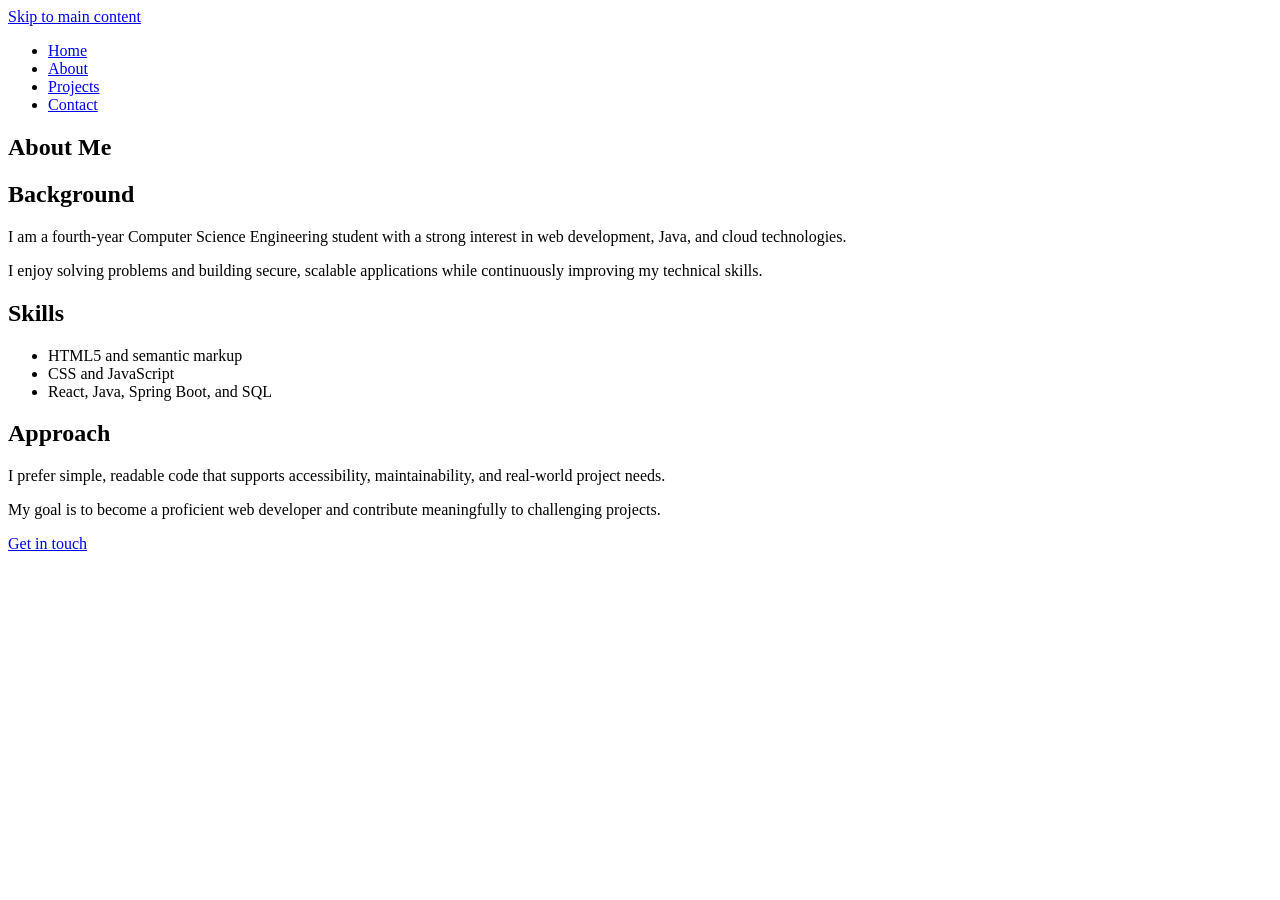
==== about.html @ 71d496d5 "Initial portfolio skeleton" ====
<!doctype html>
<html lang="en">
<head>
  <meta charset="utf-8">
  <meta name="viewport" content="width=device-width, initial-scale=1">
  <title>About | Ashish Singh</title>
  <meta name="description" content="Learn about Ashish Singh's background, skills, and approach to web development.">
  <meta name="author" content="Ashish Singh">
  <meta name="robots" content="index,follow">
  <link rel="canonical" href="about.html">
</head>
<body>
  <a href="#main-content">Skip to main content</a>

  <header>
    <nav aria-label="Primary navigation" role="navigation">
      <ul>
        <li><a href="index.html">Home</a></li>
        <li><a href="about.html" aria-current="page">About</a></li>
        <li><a href="projects.html">Projects</a></li>
        <li><a href="contact.html">Contact</a></li>
      </ul>
    </nav>
  </header>

  <main id="main-content" role="main">
    <article aria-labelledby="about-title">
      <header>
        <h1 id="about-title">About Me</h1>
      </header>
      <section aria-labelledby="background-title">
        <h2 id="background-title">Background</h2>
          <p>I am a fourth-year Computer Science Engineering student with a strong interest in web development, Java, and cloud technologies.</p>
          <p>I enjoy solving problems and building secure, scalable applications while continuously improving my technical skills.</p>
      </section>
      <section aria-labelledby="skills-title">
        <h2 id="skills-title">Skills</h2>
        <ul>
            <li>HTML5 and semantic markup</li>
            <li>CSS and JavaScript</li>
            <li>React, Java, Spring Boot, and SQL</li>
        </ul>
      </section>
      <section aria-labelledby="approach-title">
        <h2 id="approach-title">Approach</h2>
          <p>I prefer simple, readable code that supports accessibility, maintainability, and real-world project needs.</p>
          <p>My goal is to become a proficient web developer and contribute meaningfully to challenging projects.</p>
      </section>
    </article>
  </main>

  <footer role="contentinfo">
      <p><a href="contact.html">Get in touch</a></p>
  </footer>
</body>
</html>
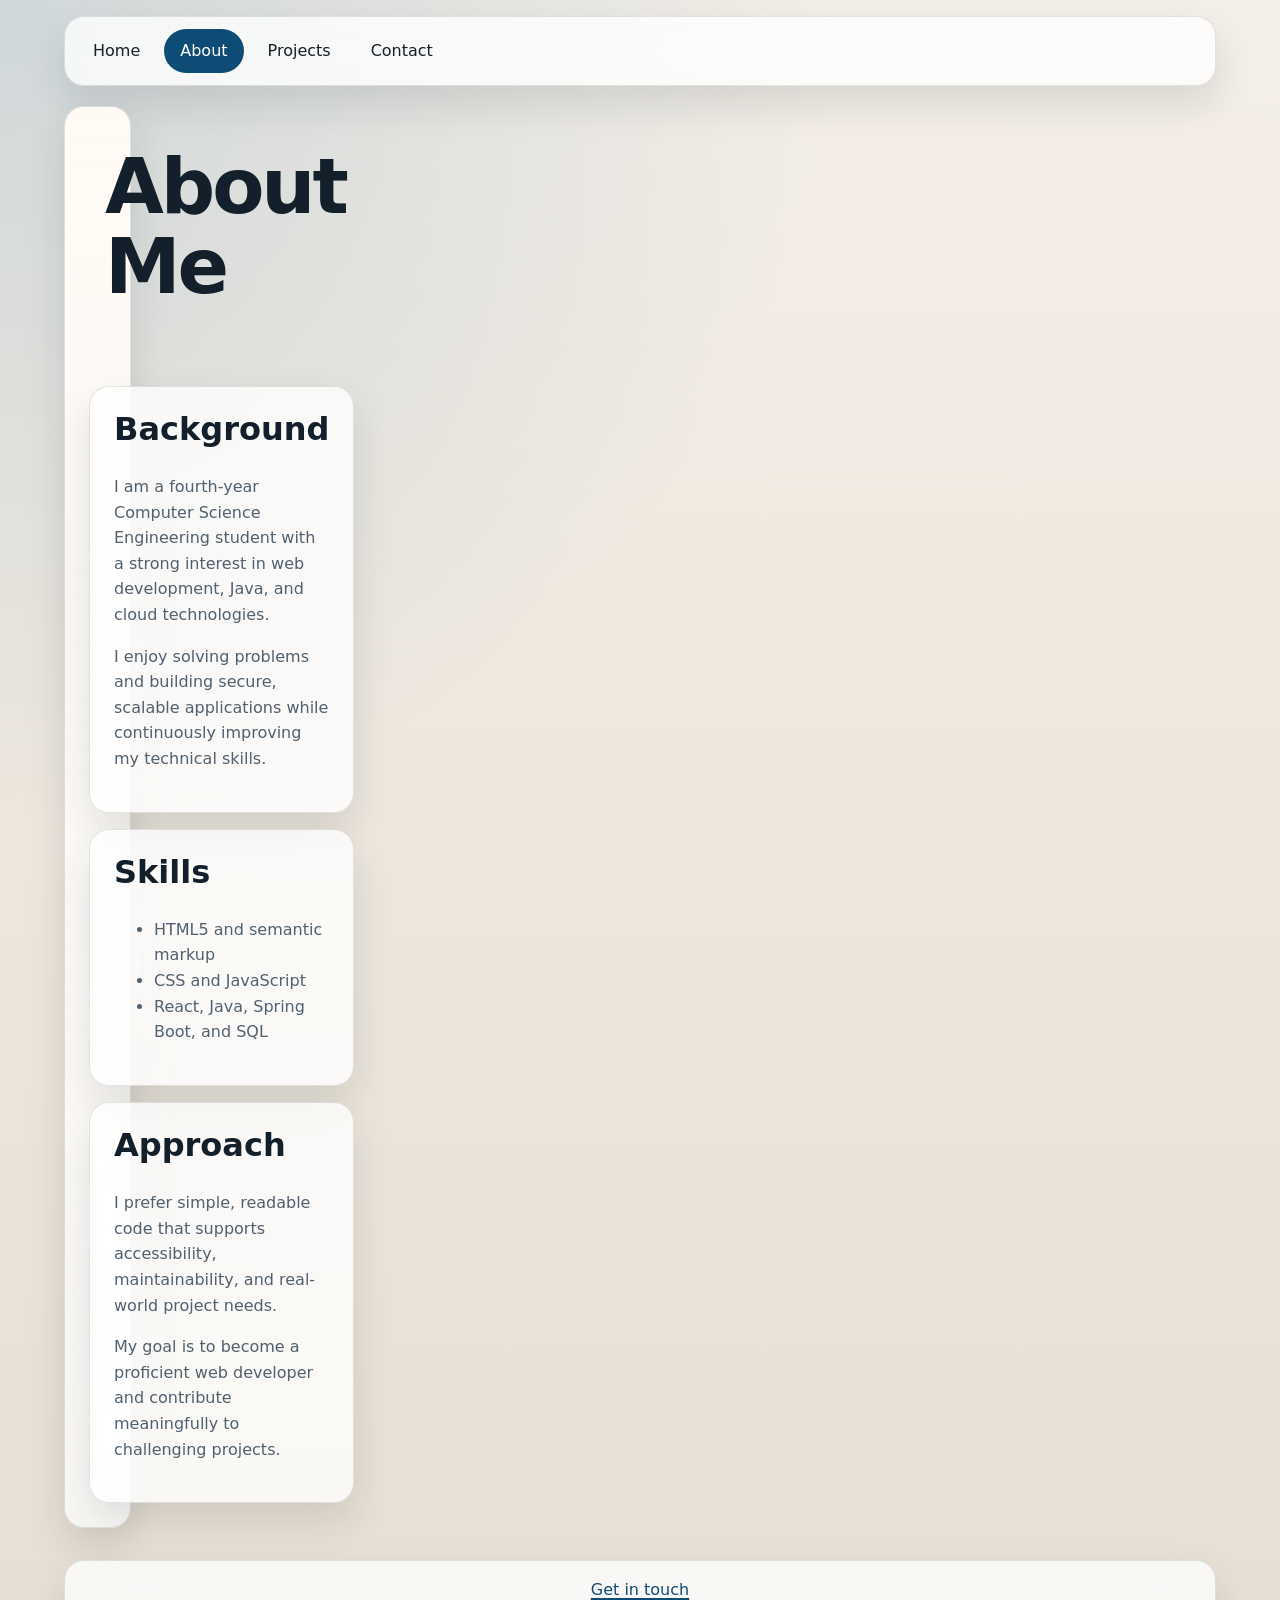
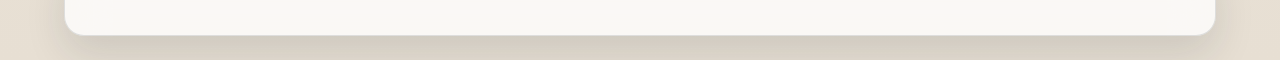
==== commit 9f55dd05: "Add responsive CSS redesign" ====
--- a/about.html
+++ b/about.html
@@ -8,9 +8,10 @@
   <meta name="author" content="Ashish Singh">
   <meta name="robots" content="index,follow">
   <link rel="canonical" href="about.html">
+  <link rel="stylesheet" href="styles.css">
 </head>
 <body>
-  <a href="#main-content">Skip to main content</a>
+  <a class="skip-link" href="#main-content">Skip to main content</a>
 
   <header>
     <nav aria-label="Primary navigation" role="navigation">
--- a/styles.css
+++ b/styles.css
@@ -0,0 +1,345 @@
+:root {
+  color-scheme: light dark;
+  --bg: #f4efe8;
+  --bg-accent: #e7dfd3;
+  --surface: rgba(255, 255, 255, 0.78);
+  --surface-strong: #fffaf4;
+  --text: #13202b;
+  --muted: #51606f;
+  --border: rgba(19, 32, 43, 0.12);
+  --primary: #165d8d;
+  --primary-strong: #0f4c75;
+  --focus: #d97706;
+  --shadow: 0 18px 40px rgba(19, 32, 43, 0.12);
+  --radius: 1.25rem;
+  --content-width: 72rem;
+}
+
+@media (prefers-color-scheme: dark) {
+  :root {
+    --bg: #09131d;
+    --bg-accent: #112536;
+    --surface: rgba(12, 23, 34, 0.82);
+    --surface-strong: #112536;
+    --text: #f3f7fb;
+    --muted: #b5c3d0;
+    --border: rgba(243, 247, 251, 0.12);
+    --primary: #7cc4ff;
+    --primary-strong: #bfe3ff;
+    --focus: #fbbf24;
+    --shadow: 0 20px 46px rgba(0, 0, 0, 0.35);
+  }
+}
+
+* {
+  box-sizing: border-box;
+}
+
+html {
+  scroll-behavior: smooth;
+}
+
+body {
+  margin: 0;
+  font-family: system-ui, -apple-system, BlinkMacSystemFont, "Segoe UI", sans-serif;
+  line-height: 1.6;
+  color: var(--text);
+  background:
+    radial-gradient(circle at top left, color-mix(in srgb, var(--primary) 16%, transparent), transparent 40%),
+    linear-gradient(180deg, var(--bg) 0%, var(--bg-accent) 100%);
+}
+
+a {
+  color: var(--primary-strong);
+  text-decoration-thickness: 0.1em;
+  text-underline-offset: 0.16em;
+}
+
+a:hover,
+a:focus-visible {
+  color: var(--primary);
+}
+
+:focus-visible {
+  outline: 3px solid var(--focus);
+  outline-offset: 3px;
+}
+
+.skip-link {
+  position: absolute;
+  left: 1rem;
+  top: 1rem;
+  padding: 0.75rem 1rem;
+  border-radius: 999px;
+  background: var(--surface-strong);
+  color: var(--text);
+  transform: translateY(-160%);
+  transition: transform 0.2s ease;
+  z-index: 1000;
+}
+
+.skip-link:focus {
+  transform: translateY(0);
+}
+
+header,
+main,
+footer {
+  width: min(100% - 2rem, var(--content-width));
+  margin-inline: auto;
+}
+
+header {
+  padding: 1rem 0 0;
+}
+
+nav {
+  background: var(--surface);
+  border: 1px solid var(--border);
+  border-radius: var(--radius);
+  box-shadow: var(--shadow);
+  backdrop-filter: blur(20px);
+}
+
+nav ul {
+  list-style: none;
+  margin: 0;
+  padding: 0.75rem;
+  display: flex;
+  flex-wrap: wrap;
+  gap: 0.5rem;
+  justify-content: center;
+}
+
+nav a {
+  display: inline-flex;
+  align-items: center;
+  justify-content: center;
+  min-height: 2.75rem;
+  padding: 0.5rem 1rem;
+  border-radius: 999px;
+  color: var(--text);
+  text-decoration: none;
+  background: transparent;
+  transition: background-color 0.2s ease, color 0.2s ease, transform 0.2s ease;
+}
+
+nav a[aria-current="page"] {
+  background: var(--primary-strong);
+  color: #fff;
+}
+
+nav a:hover,
+nav a:focus-visible {
+  transform: translateY(-1px);
+  background: color-mix(in srgb, var(--primary) 16%, transparent);
+}
+
+main {
+  display: grid;
+  gap: 1.5rem;
+  padding: 1.25rem 0 2rem;
+}
+
+section,
+article,
+aside,
+form,
+footer {
+  background: var(--surface);
+  border: 1px solid var(--border);
+  border-radius: var(--radius);
+  box-shadow: var(--shadow);
+  backdrop-filter: blur(20px);
+}
+
+section,
+article,
+aside {
+  padding: 1.25rem;
+}
+
+main > section:first-child {
+  display: grid;
+  gap: 1rem;
+  background: linear-gradient(135deg, var(--surface-strong), var(--surface));
+}
+
+h1,
+h2,
+h3,
+p,
+ul,
+fieldset {
+  margin-top: 0;
+}
+
+h1 {
+  font-size: clamp(2.25rem, 7vw, 4.75rem);
+  line-height: 1.05;
+  letter-spacing: -0.04em;
+}
+
+h2 {
+  font-size: clamp(1.4rem, 3vw, 2rem);
+  line-height: 1.15;
+}
+
+h3 {
+  font-size: 1.1rem;
+}
+
+p,
+li {
+  color: var(--muted);
+}
+
+main > section,
+article,
+aside {
+  display: grid;
+  gap: 1rem;
+}
+
+main > section[aria-labelledby="highlights-title"] {
+  grid-template-columns: 1fr;
+}
+
+article {
+  background: linear-gradient(180deg, var(--surface-strong), var(--surface));
+}
+
+aside ul {
+  padding-left: 1.2rem;
+  display: grid;
+  gap: 0.65rem;
+}
+
+fieldset {
+  border: 0;
+  padding: 0;
+  display: grid;
+  gap: 1rem;
+}
+
+form {
+  padding: 1.25rem;
+}
+
+label {
+  display: inline-block;
+  font-weight: 600;
+  color: var(--text);
+  margin-bottom: 0.4rem;
+}
+
+input,
+textarea,
+button {
+  font: inherit;
+}
+
+input,
+textarea {
+  width: 100%;
+  border: 1px solid var(--border);
+  border-radius: 0.9rem;
+  padding: 0.9rem 1rem;
+  background: var(--surface-strong);
+  color: var(--text);
+}
+
+textarea {
+  resize: vertical;
+  min-height: 10rem;
+}
+
+button {
+  display: inline-flex;
+  align-items: center;
+  justify-content: center;
+  min-height: 2.75rem;
+  padding: 0.75rem 1.2rem;
+  border: 0;
+  border-radius: 999px;
+  background: var(--primary-strong);
+  color: #fff;
+  font-weight: 700;
+  cursor: pointer;
+  transition: transform 0.2s ease, filter 0.2s ease;
+}
+
+button:hover,
+button:focus-visible {
+  transform: translateY(-1px);
+  filter: brightness(1.05);
+}
+
+footer {
+  margin-bottom: 1.5rem;
+  padding: 1rem 1.25rem;
+  text-align: center;
+}
+
+@media (min-width: 48rem) {
+  nav ul {
+    justify-content: flex-start;
+  }
+
+  main {
+    grid-template-columns: repeat(12, minmax(0, 1fr));
+    align-items: start;
+  }
+
+  main > section:first-child {
+    grid-column: 1 / -1;
+    grid-template-columns: minmax(0, 1.2fr) minmax(0, 0.8fr);
+    align-items: end;
+  }
+
+  main > section[aria-labelledby="highlights-title"] {
+    grid-column: span 8;
+    grid-template-columns: repeat(2, minmax(0, 1fr));
+  }
+
+  aside {
+    grid-column: span 4;
+    position: sticky;
+    top: 1.5rem;
+  }
+
+  .project-grid {
+    grid-column: 1 / -1;
+    grid-template-columns: repeat(2, minmax(0, 1fr));
+  }
+
+  .contact-layout {
+    grid-column: 1 / -1;
+    grid-template-columns: minmax(0, 1fr) minmax(18rem, 0.8fr);
+  }
+
+  .contact-layout > form {
+    grid-column: 1;
+  }
+
+  .contact-layout > aside {
+    grid-column: 2;
+  }
+}
+
+@media (min-width: 64rem) {
+  main {
+    gap: 2rem;
+  }
+
+  main > section:first-child {
+    padding: 2rem;
+  }
+
+  section,
+  article,
+  aside,
+  form {
+    padding: 1.5rem;
+  }
+}
